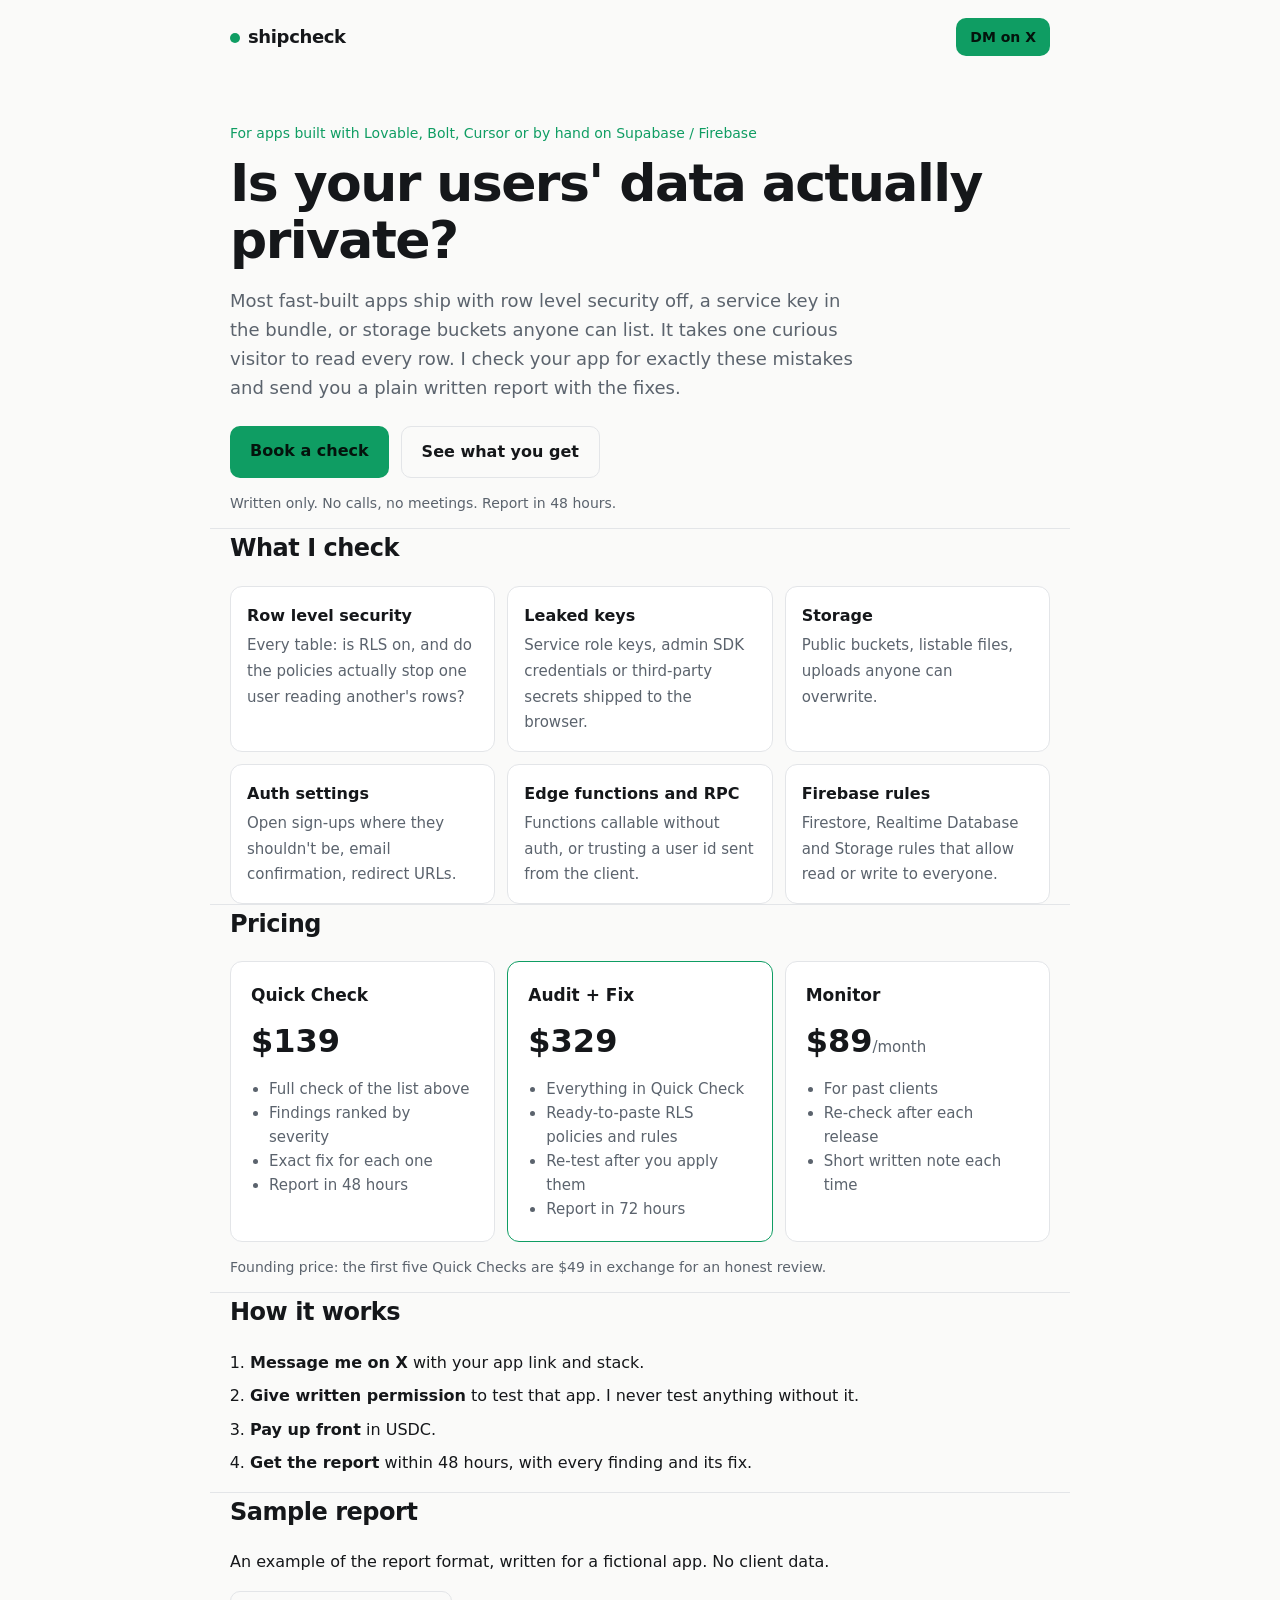
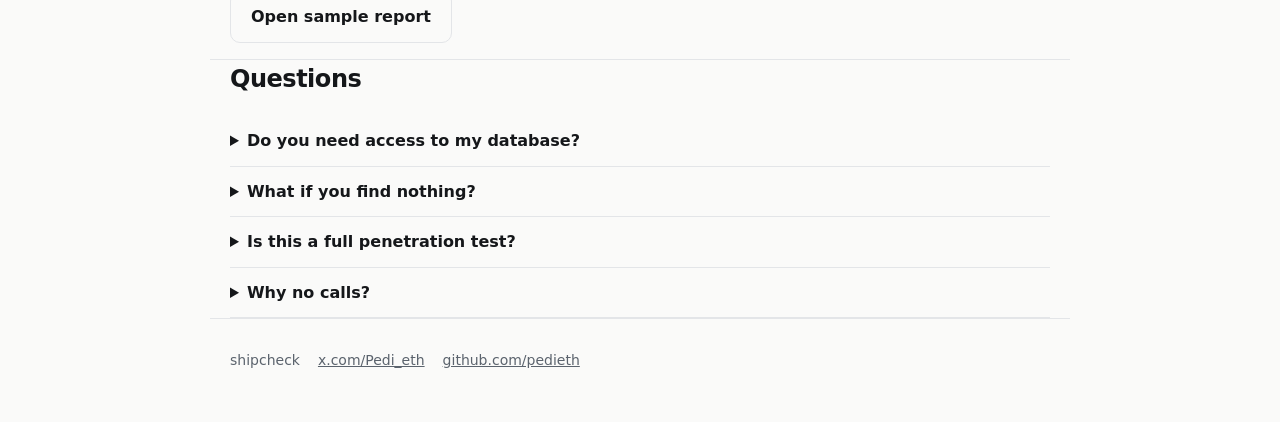
==== index.html @ 1fc503a5 "monitor to 89" ====
<!doctype html>
<html lang="en">
<head>
<meta charset="utf-8">
<meta name="viewport" content="width=device-width, initial-scale=1">
<title>shipcheck · security check for Supabase and Firebase apps</title>
<meta name="description" content="A fixed-price security check for apps built on Supabase or Firebase. Written report in 48 hours. No calls.">
<meta property="og:title" content="shipcheck · is your users' data actually private?">
<meta property="og:description" content="Fixed-price security check for Supabase and Firebase apps. Written report in 48 hours.">
<meta name="twitter:card" content="summary">
<meta name="color-scheme" content="dark light">
<link rel="stylesheet" href="style.css?v=5">
</head>
<body>
<header class="wrap top">
  <span class="logo">shipcheck</span>
  <a class="btn small" href="https://x.com/Pedi_eth" id="dm-top">DM on X</a>
</header>

<main>
<section class="wrap hero">
  <p class="eyebrow">For apps built with Lovable, Bolt, Cursor or by hand on Supabase / Firebase</p>
  <h1>Is your users' data actually private?</h1>
  <p class="lead">Most fast-built apps ship with row level security off, a service key in the bundle, or storage buckets anyone can list. It takes one curious visitor to read every row. I check your app for exactly these mistakes and send you a plain written report with the fixes.</p>
  <div class="cta">
    <a class="btn" href="https://x.com/Pedi_eth" id="dm-hero">Book a check</a>
    <a class="btn ghost" href="#sample">See what you get</a>
  </div>
  <p class="note">Written only. No calls, no meetings. Report in 48 hours.</p>
</section>

<section class="wrap">
  <h2>What I check</h2>
  <ul class="grid">
    <li><b>Row level security</b><span>Every table: is RLS on, and do the policies actually stop one user reading another's rows?</span></li>
    <li><b>Leaked keys</b><span>Service role keys, admin SDK credentials or third-party secrets shipped to the browser.</span></li>
    <li><b>Storage</b><span>Public buckets, listable files, uploads anyone can overwrite.</span></li>
    <li><b>Auth settings</b><span>Open sign-ups where they shouldn't be, email confirmation, redirect URLs.</span></li>
    <li><b>Edge functions and RPC</b><span>Functions callable without auth, or trusting a user id sent from the client.</span></li>
    <li><b>Firebase rules</b><span>Firestore, Realtime Database and Storage rules that allow read or write to everyone.</span></li>
  </ul>
</section>

<section class="wrap" id="pricing">
  <h2>Pricing</h2>
  <div class="plans">
    <div class="plan">
      <h3>Quick Check</h3>
      <p class="price">$139</p>
      <ul><li>Full check of the list above</li><li>Findings ranked by severity</li><li>Exact fix for each one</li><li>Report in 48 hours</li></ul>
    </div>
    <div class="plan hl">
      <h3>Audit + Fix</h3>
      <p class="price">$329</p>
      <ul><li>Everything in Quick Check</li><li>Ready-to-paste RLS policies and rules</li><li>Re-test after you apply them</li><li>Report in 72 hours</li></ul>
    </div>
    <div class="plan">
      <h3>Monitor</h3>
      <p class="price">$89<small>/month</small></p>
      <ul><li>For past clients</li><li>Re-check after each release</li><li>Short written note each time</li></ul>
    </div>
  </div>
  <p class="note">Founding price: the first five Quick Checks are $49 in exchange for an honest review.</p>
</section>

<section class="wrap" id="how">
  <h2>How it works</h2>
  <ol class="steps">
    <li><b>Message me on X</b> with your app link and stack.</li>
    <li><b>Give written permission</b> to test that app. I never test anything without it.</li>
    <li><b>Pay up front</b> in USDC.</li>
    <li><b>Get the report</b> within 48 hours, with every finding and its fix.</li>
  </ol>
</section>

<section class="wrap" id="sample">
  <h2>Sample report</h2>
  <p>An example of the report format, written for a fictional app. No client data.</p>
  <p><a class="btn ghost" href="sample-report.html">Open sample report</a></p>
</section>

<section class="wrap" id="faq">
  <h2>Questions</h2>
  <details><summary>Do you need access to my database?</summary><p>No. Quick Check works from the outside, the same way an attacker would. Audit + Fix is easier with read-only dashboard access, but it's optional.</p></details>
  <details><summary>What if you find nothing?</summary><p>You get a report that says what was checked and that it passed. That's worth having before launch or a fundraise.</p></details>
  <details><summary>Is this a full penetration test?</summary><p>No. It's a focused check of the misconfigurations that most often expose data in Supabase and Firebase apps. It doesn't guarantee your app is secure in every way.</p></details>
  <details><summary>Why no calls?</summary><p>Everything is written so you have a record, and so you can forward it to your team.</p></details>
</section>
</main>

<footer class="wrap foot">
  <span>shipcheck</span>
  <a href="https://x.com/Pedi_eth">x.com/Pedi_eth</a>
  <a href="https://github.com/pedieth">github.com/pedieth</a>
</footer>
</body>
</html>
---- style.css ----
:root{--bg:#0d0f12;--fg:#e8eaed;--mut:#9aa3ad;--line:#23272e;--card:#14171c;--acc:#3ecf8e}
@media (prefers-color-scheme:light){:root{--bg:#fafaf9;--fg:#15171a;--mut:#5b636d;--line:#e3e5e8;--card:#fff;--acc:#0f9d63}}
*{box-sizing:border-box}
body{margin:0;background:var(--bg);color:var(--fg);font:16px/1.6 system-ui,-apple-system,"Segoe UI",Roboto,sans-serif}
.wrap{max-width:860px;margin:0 auto;padding:0 20px}
section{padding:40px 0;border-top:1px solid var(--line)}
.top{display:flex;justify-content:space-between;align-items:center;padding-top:18px;padding-bottom:18px}
.logo{font-weight:700;letter-spacing:-.02em;font-size:18px}
.logo::before{content:"";display:inline-block;width:10px;height:10px;border-radius:50%;background:var(--acc);margin-right:8px}
.hero{border-top:0;padding-top:48px}
.eyebrow{color:var(--acc);font-size:14px;margin:0 0 10px}
h1{font-size:clamp(32px,6vw,52px);line-height:1.1;letter-spacing:-.03em;margin:0 0 18px}
h2{font-size:24px;letter-spacing:-.02em;margin:0 0 18px}
.lead{font-size:18px;color:var(--mut);max-width:640px}
.note{color:var(--mut);font-size:14px}
.cta{display:flex;gap:12px;flex-wrap:wrap;margin:24px 0 10px}
.btn{display:inline-block;background:var(--acc);color:#04130c;text-decoration:none;font-weight:600;padding:12px 20px;border-radius:10px}
.btn.small{padding:8px 14px;font-size:14px}
.btn.ghost{background:transparent;color:var(--fg);border:1px solid var(--line)}
.grid{list-style:none;padding:0;margin:0;display:grid;grid-template-columns:repeat(auto-fit,minmax(240px,1fr));gap:12px}
.grid li{background:var(--card);border:1px solid var(--line);border-radius:12px;padding:16px}
.grid b{display:block;margin-bottom:4px}.grid span{color:var(--mut);font-size:15px}
.plans{display:grid;grid-template-columns:repeat(auto-fit,minmax(230px,1fr));gap:12px}
.plan{background:var(--card);border:1px solid var(--line);border-radius:12px;padding:20px}
.plan.hl{border-color:var(--acc)}
.plan h3{margin:0;font-size:17px}
.price{font-size:32px;font-weight:700;margin:6px 0 10px}.price small{font-size:15px;color:var(--mut);font-weight:400}
.plan ul{padding-left:18px;margin:0;color:var(--mut);font-size:15px}
.steps{padding-left:20px}.steps li{margin-bottom:8px}
details{border-bottom:1px solid var(--line);padding:12px 0}
summary{cursor:pointer;font-weight:600}
details p{color:var(--mut);margin:8px 0 0}
.foot{display:flex;gap:18px;flex-wrap:wrap;padding:30px 20px 50px;color:var(--mut);font-size:14px;border-top:1px solid var(--line)}
.foot a{color:var(--mut)}
a{color:var(--acc)}
.sev{display:inline-block;font-size:12px;font-weight:700;padding:2px 8px;border-radius:6px;margin-right:6px}
.crit{background:#e5484d;color:#fff}.high{background:#f76b15;color:#fff}.med{background:#ffc53d;color:#1a1300}.low{background:#8d8d86;color:#fff}
.finding{background:var(--card);border:1px solid var(--line);border-radius:12px;padding:18px;margin-bottom:12px}
.finding h3{margin:0 0 8px;font-size:17px}
pre{background:var(--bg);border:1px solid var(--line);border-radius:8px;padding:12px;overflow:auto;font-size:13px}
table{border-collapse:collapse;width:100%;font-size:15px}td,th{border-bottom:1px solid var(--line);padding:8px;text-align:left}
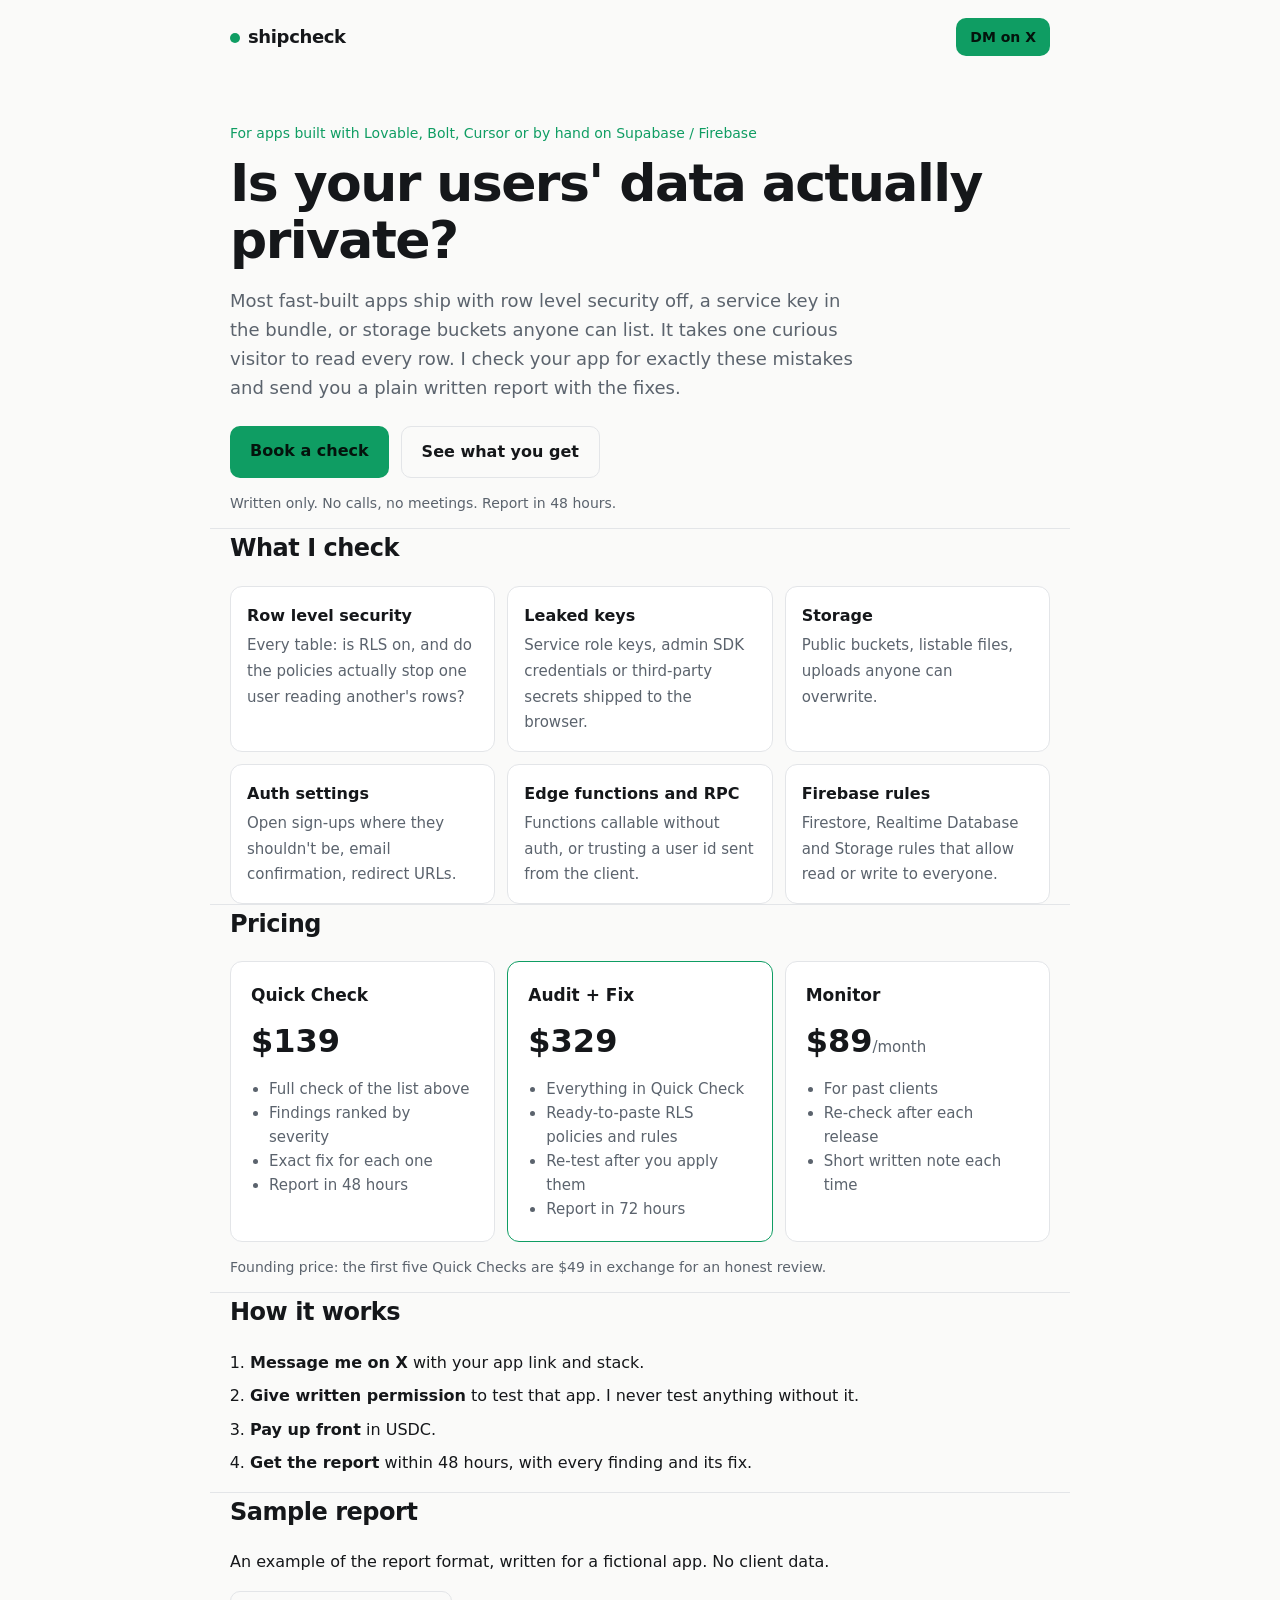
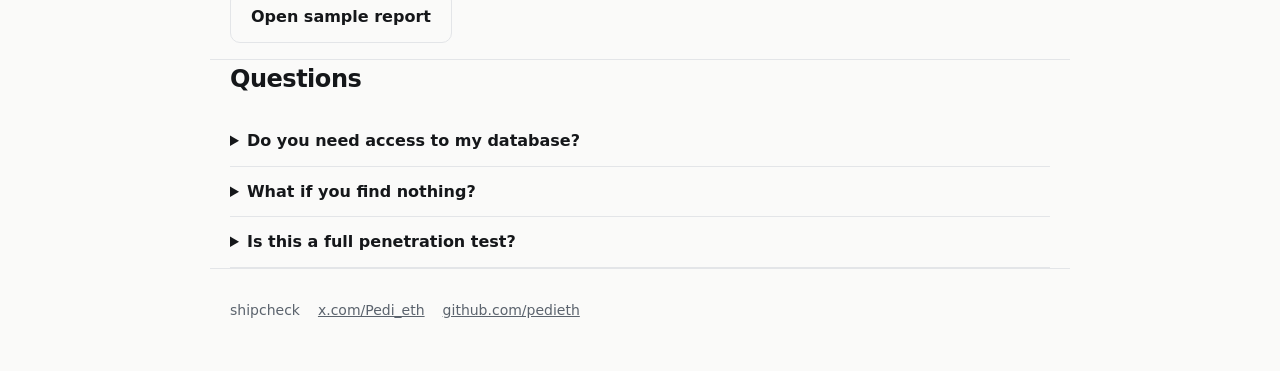
==== commit 6035ae52: "drop calls faq" ====
--- a/index.html
+++ b/index.html
@@ -9,7 +9,7 @@
 <meta property="og:description" content="Fixed-price security check for Supabase and Firebase apps. Written report in 48 hours.">
 <meta name="twitter:card" content="summary">
 <meta name="color-scheme" content="dark light">
-<link rel="stylesheet" href="style.css?v=5">
+<link rel="stylesheet" href="style.css?v=6">
 </head>
 <body>
 <header class="wrap top">
@@ -84,7 +84,6 @@
   <details><summary>Do you need access to my database?</summary><p>No. Quick Check works from the outside, the same way an attacker would. Audit + Fix is easier with read-only dashboard access, but it's optional.</p></details>
   <details><summary>What if you find nothing?</summary><p>You get a report that says what was checked and that it passed. That's worth having before launch or a fundraise.</p></details>
   <details><summary>Is this a full penetration test?</summary><p>No. It's a focused check of the misconfigurations that most often expose data in Supabase and Firebase apps. It doesn't guarantee your app is secure in every way.</p></details>
-  <details><summary>Why no calls?</summary><p>Everything is written so you have a record, and so you can forward it to your team.</p></details>
 </section>
 </main>
 
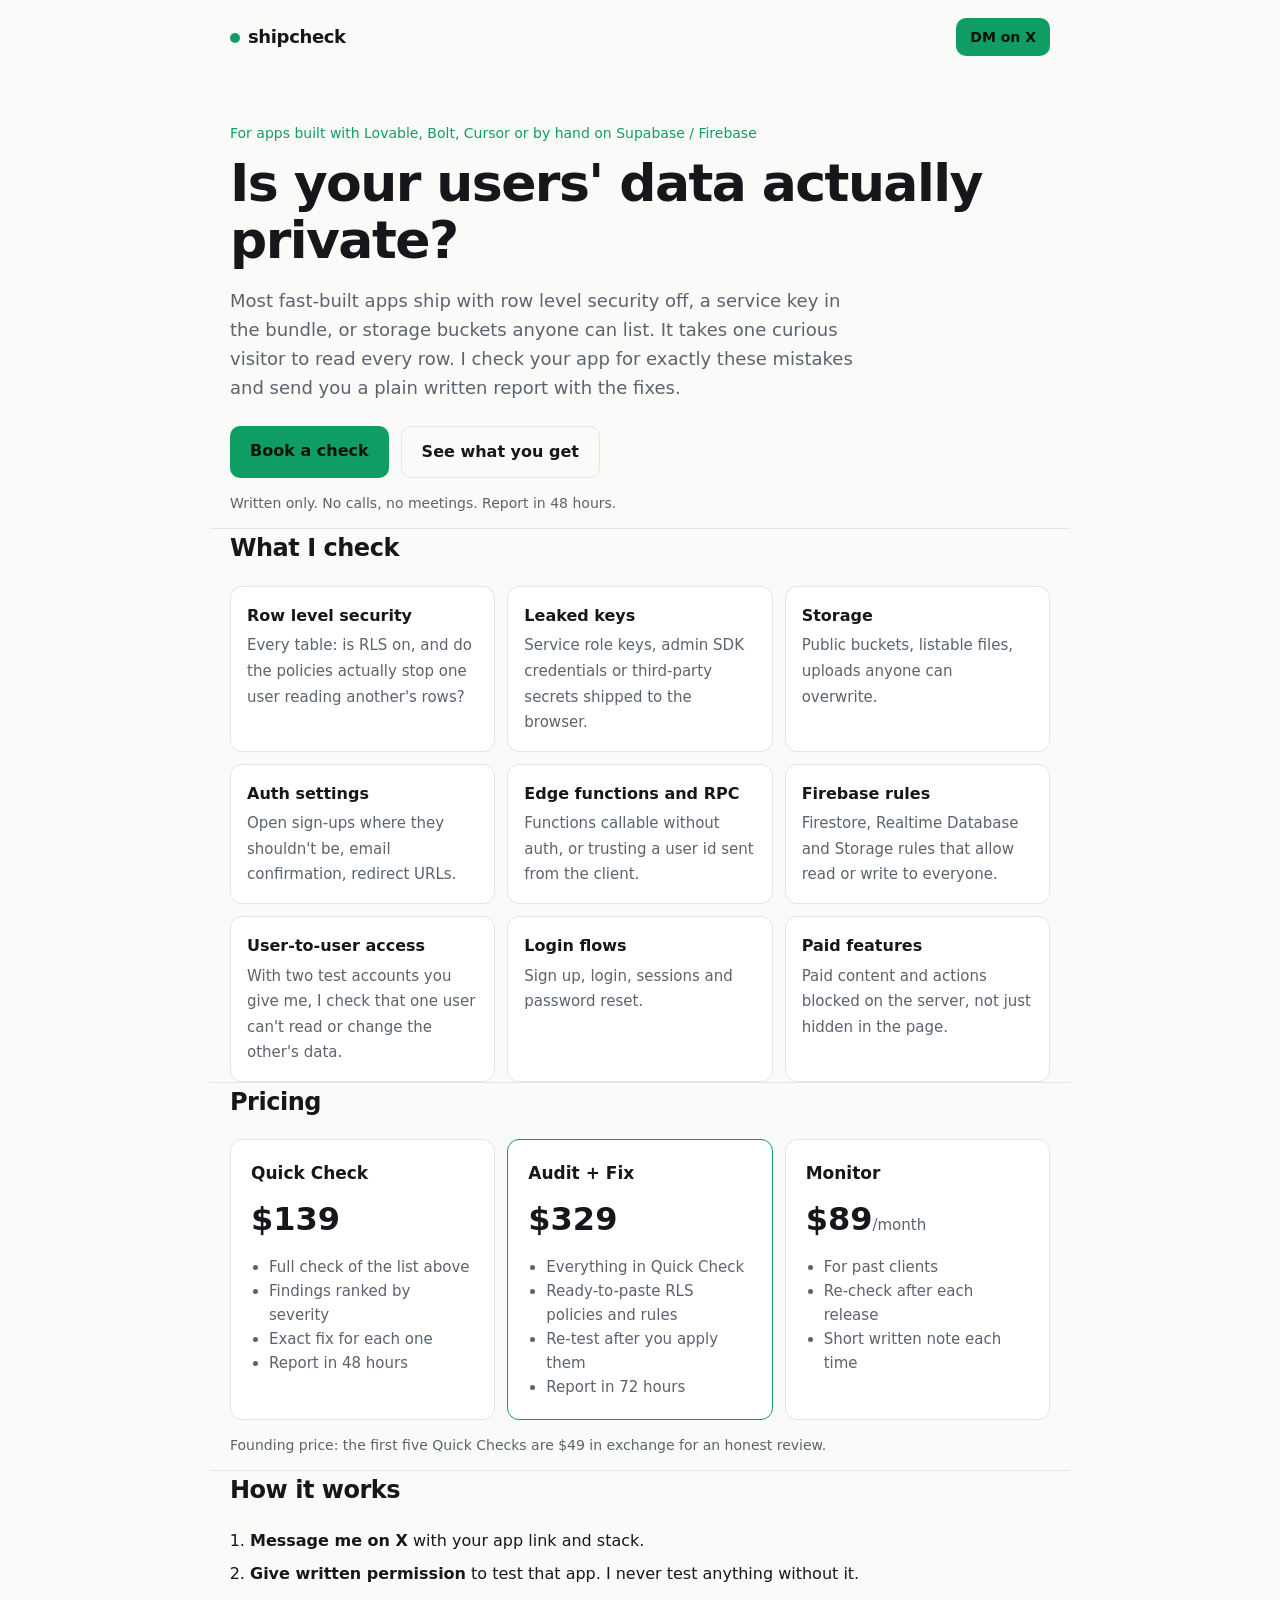
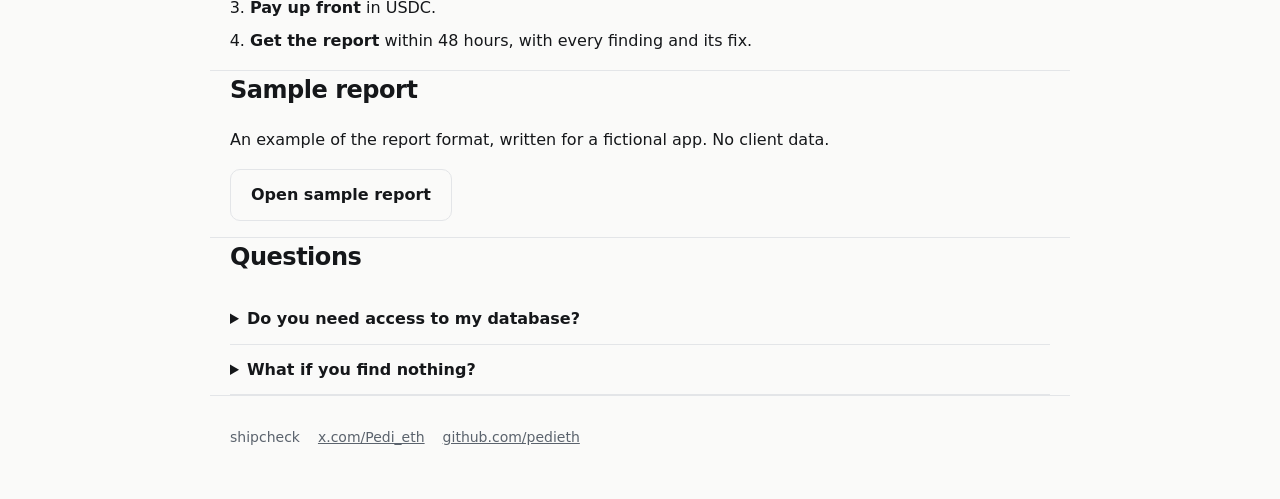
==== commit 2654e7fc: "expand check list" ====
--- a/index.html
+++ b/index.html
@@ -9,7 +9,7 @@
 <meta property="og:description" content="Fixed-price security check for Supabase and Firebase apps. Written report in 48 hours.">
 <meta name="twitter:card" content="summary">
 <meta name="color-scheme" content="dark light">
-<link rel="stylesheet" href="style.css?v=6">
+<link rel="stylesheet" href="style.css?v=7">
 </head>
 <body>
 <header class="wrap top">
@@ -38,6 +38,9 @@
     <li><b>Auth settings</b><span>Open sign-ups where they shouldn't be, email confirmation, redirect URLs.</span></li>
     <li><b>Edge functions and RPC</b><span>Functions callable without auth, or trusting a user id sent from the client.</span></li>
     <li><b>Firebase rules</b><span>Firestore, Realtime Database and Storage rules that allow read or write to everyone.</span></li>
+    <li><b>User-to-user access</b><span>With two test accounts you give me, I check that one user can't read or change the other's data.</span></li>
+    <li><b>Login flows</b><span>Sign up, login, sessions and password reset.</span></li>
+    <li><b>Paid features</b><span>Paid content and actions blocked on the server, not just hidden in the page.</span></li>
   </ul>
 </section>
 
@@ -83,7 +86,6 @@
   <h2>Questions</h2>
   <details><summary>Do you need access to my database?</summary><p>No. Quick Check works from the outside, the same way an attacker would. Audit + Fix is easier with read-only dashboard access, but it's optional.</p></details>
   <details><summary>What if you find nothing?</summary><p>You get a report that says what was checked and that it passed. That's worth having before launch or a fundraise.</p></details>
-  <details><summary>Is this a full penetration test?</summary><p>No. It's a focused check of the misconfigurations that most often expose data in Supabase and Firebase apps. It doesn't guarantee your app is secure in every way.</p></details>
 </section>
 </main>
 
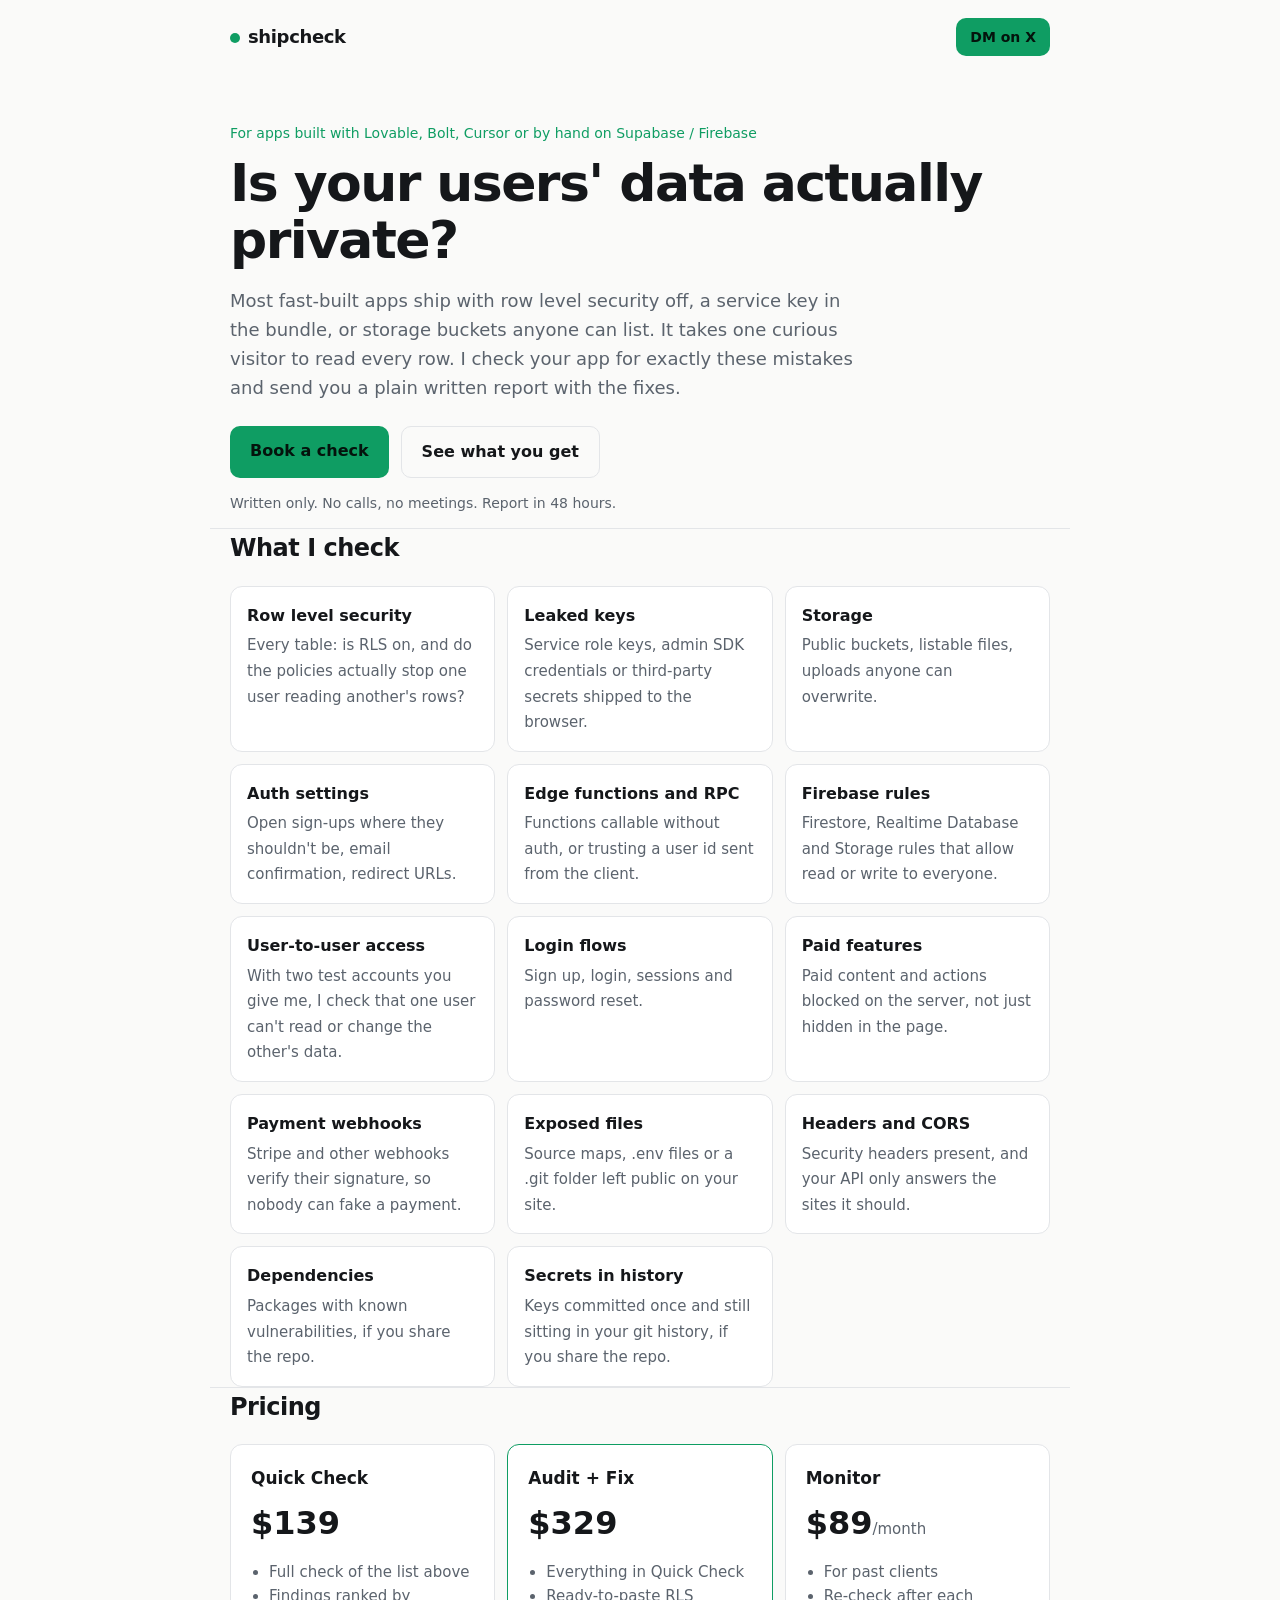
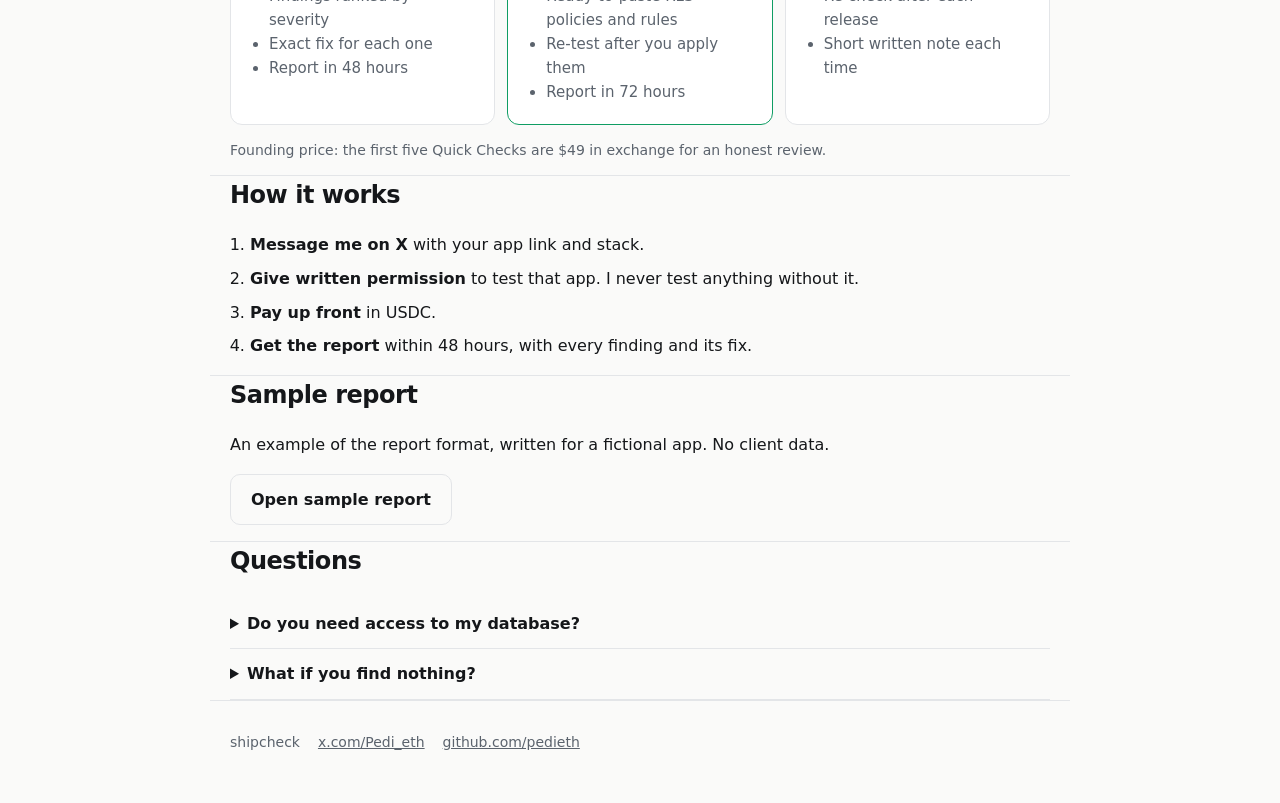
==== commit 28726a76: "more checks" ====
--- a/index.html
+++ b/index.html
@@ -9,7 +9,7 @@
 <meta property="og:description" content="Fixed-price security check for Supabase and Firebase apps. Written report in 48 hours.">
 <meta name="twitter:card" content="summary">
 <meta name="color-scheme" content="dark light">
-<link rel="stylesheet" href="style.css?v=7">
+<link rel="stylesheet" href="style.css?v=8">
 </head>
 <body>
 <header class="wrap top">
@@ -41,6 +41,11 @@
     <li><b>User-to-user access</b><span>With two test accounts you give me, I check that one user can't read or change the other's data.</span></li>
     <li><b>Login flows</b><span>Sign up, login, sessions and password reset.</span></li>
     <li><b>Paid features</b><span>Paid content and actions blocked on the server, not just hidden in the page.</span></li>
+    <li><b>Payment webhooks</b><span>Stripe and other webhooks verify their signature, so nobody can fake a payment.</span></li>
+    <li><b>Exposed files</b><span>Source maps, .env files or a .git folder left public on your site.</span></li>
+    <li><b>Headers and CORS</b><span>Security headers present, and your API only answers the sites it should.</span></li>
+    <li><b>Dependencies</b><span>Packages with known vulnerabilities, if you share the repo.</span></li>
+    <li><b>Secrets in history</b><span>Keys committed once and still sitting in your git history, if you share the repo.</span></li>
   </ul>
 </section>
 
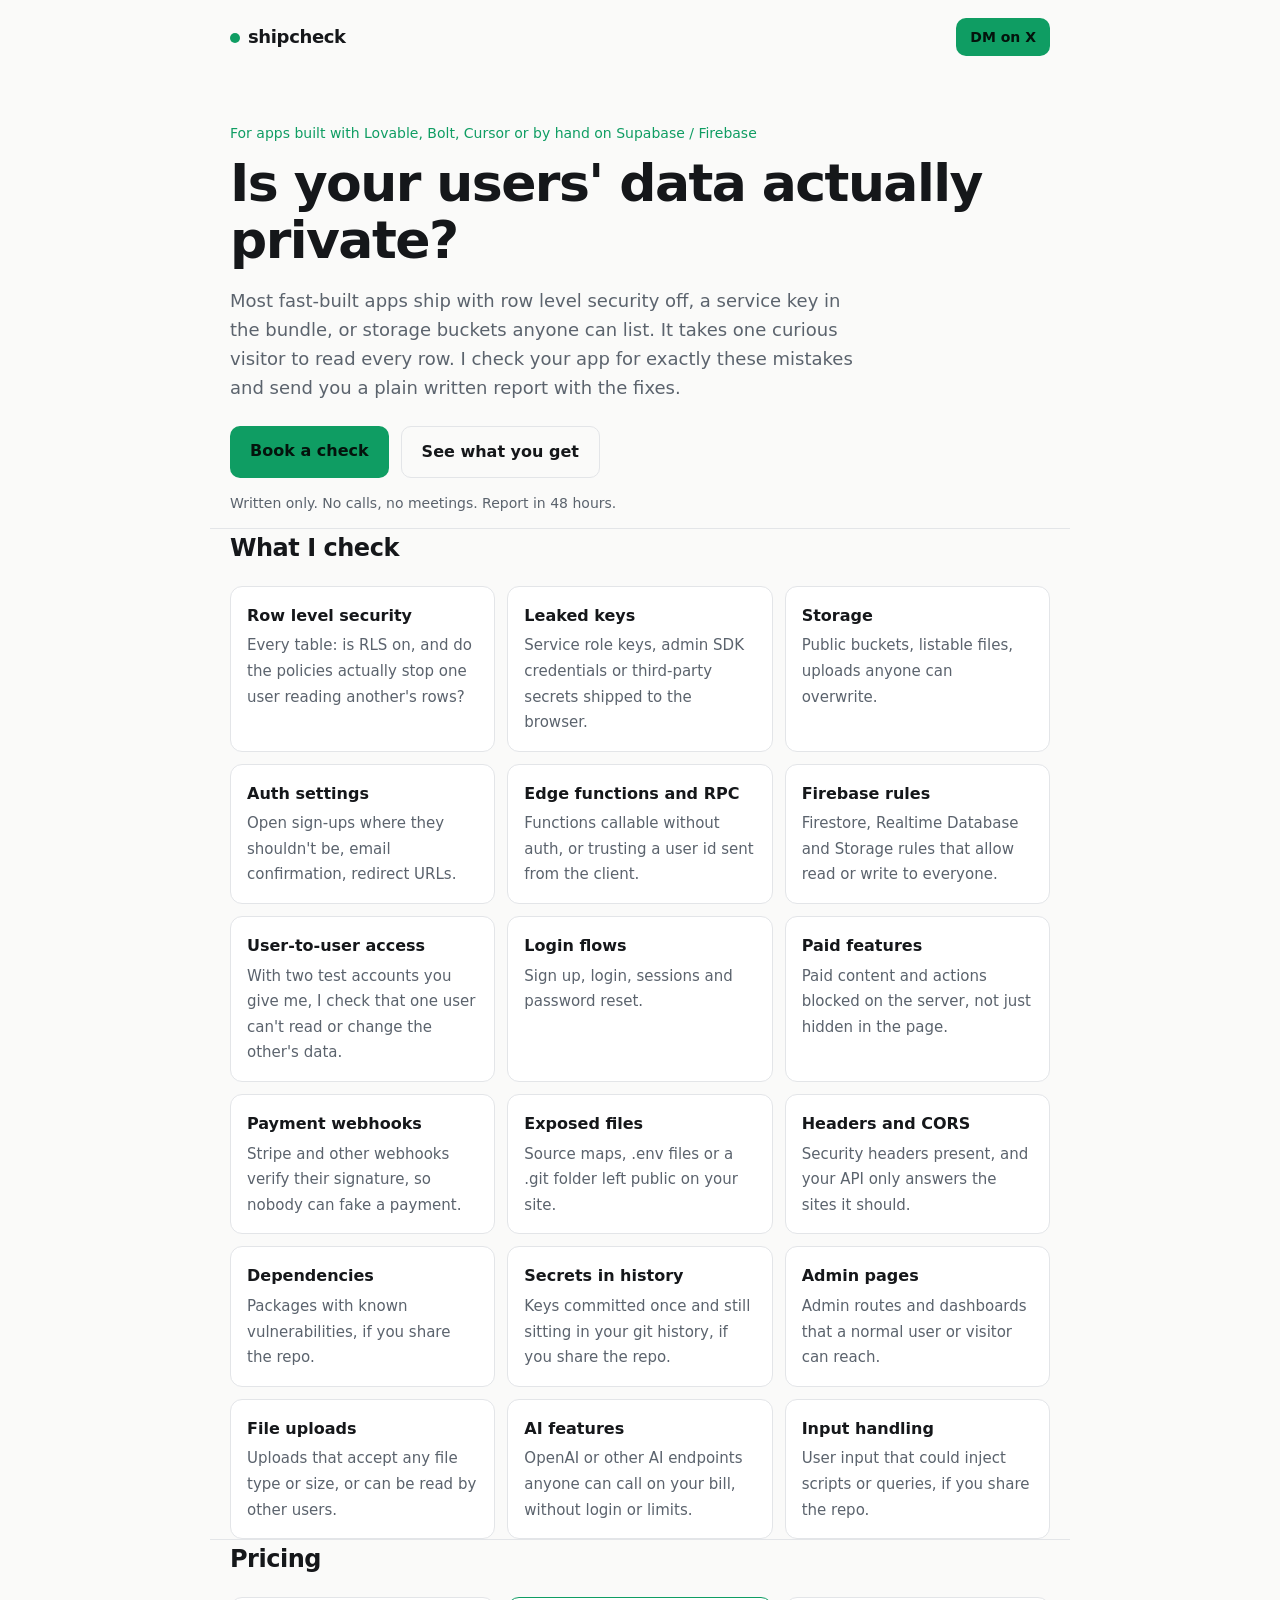
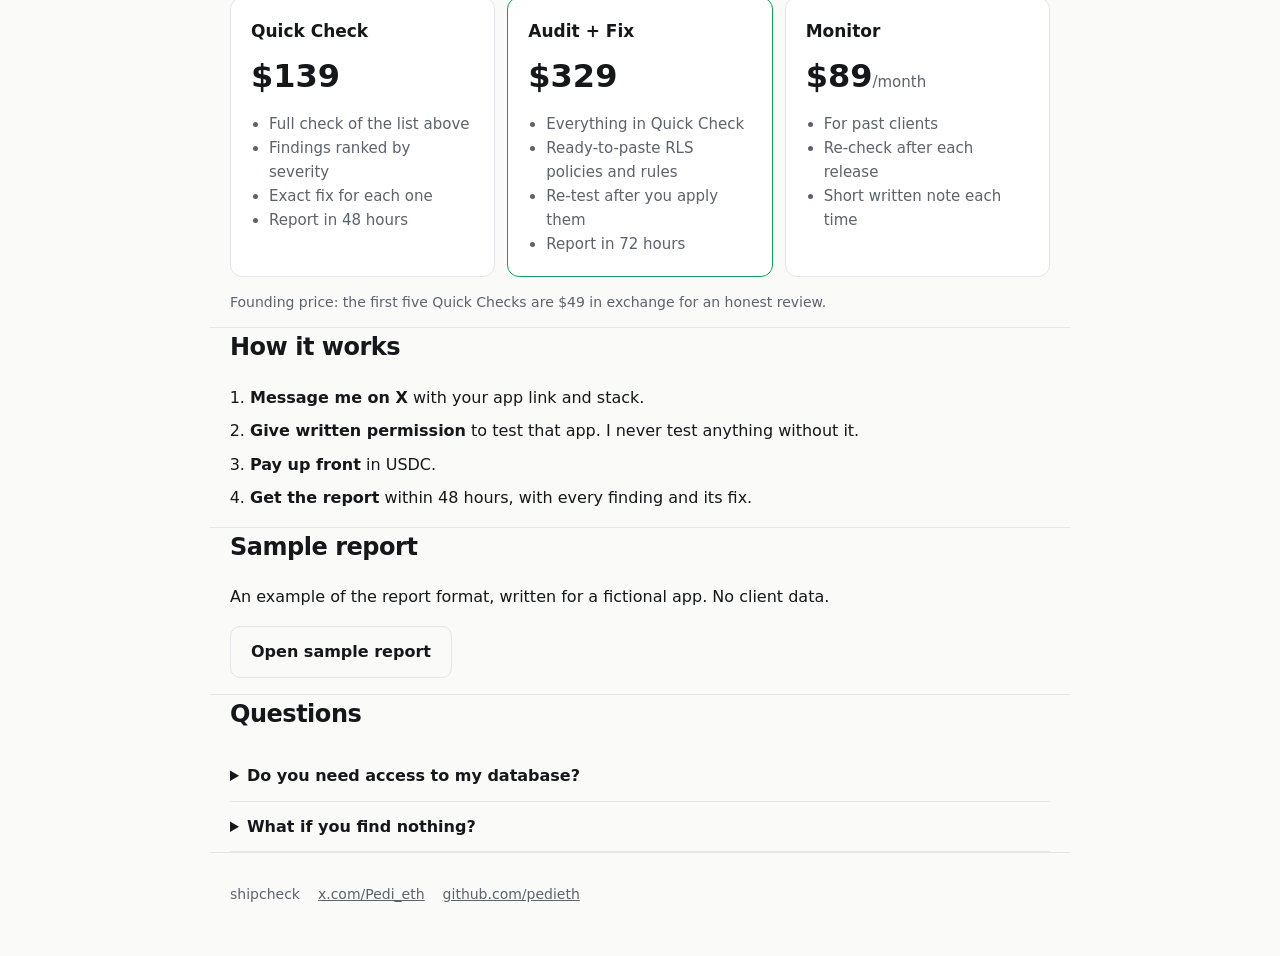
==== commit 0fefe4b6: "add admin, uploads, ai checks" ====
--- a/index.html
+++ b/index.html
@@ -9,7 +9,7 @@
 <meta property="og:description" content="Fixed-price security check for Supabase and Firebase apps. Written report in 48 hours.">
 <meta name="twitter:card" content="summary">
 <meta name="color-scheme" content="dark light">
-<link rel="stylesheet" href="style.css?v=8">
+<link rel="stylesheet" href="style.css?v=9">
 </head>
 <body>
 <header class="wrap top">
@@ -46,6 +46,10 @@
     <li><b>Headers and CORS</b><span>Security headers present, and your API only answers the sites it should.</span></li>
     <li><b>Dependencies</b><span>Packages with known vulnerabilities, if you share the repo.</span></li>
     <li><b>Secrets in history</b><span>Keys committed once and still sitting in your git history, if you share the repo.</span></li>
+    <li><b>Admin pages</b><span>Admin routes and dashboards that a normal user or visitor can reach.</span></li>
+    <li><b>File uploads</b><span>Uploads that accept any file type or size, or can be read by other users.</span></li>
+    <li><b>AI features</b><span>OpenAI or other AI endpoints anyone can call on your bill, without login or limits.</span></li>
+    <li><b>Input handling</b><span>User input that could inject scripts or queries, if you share the repo.</span></li>
   </ul>
 </section>
 
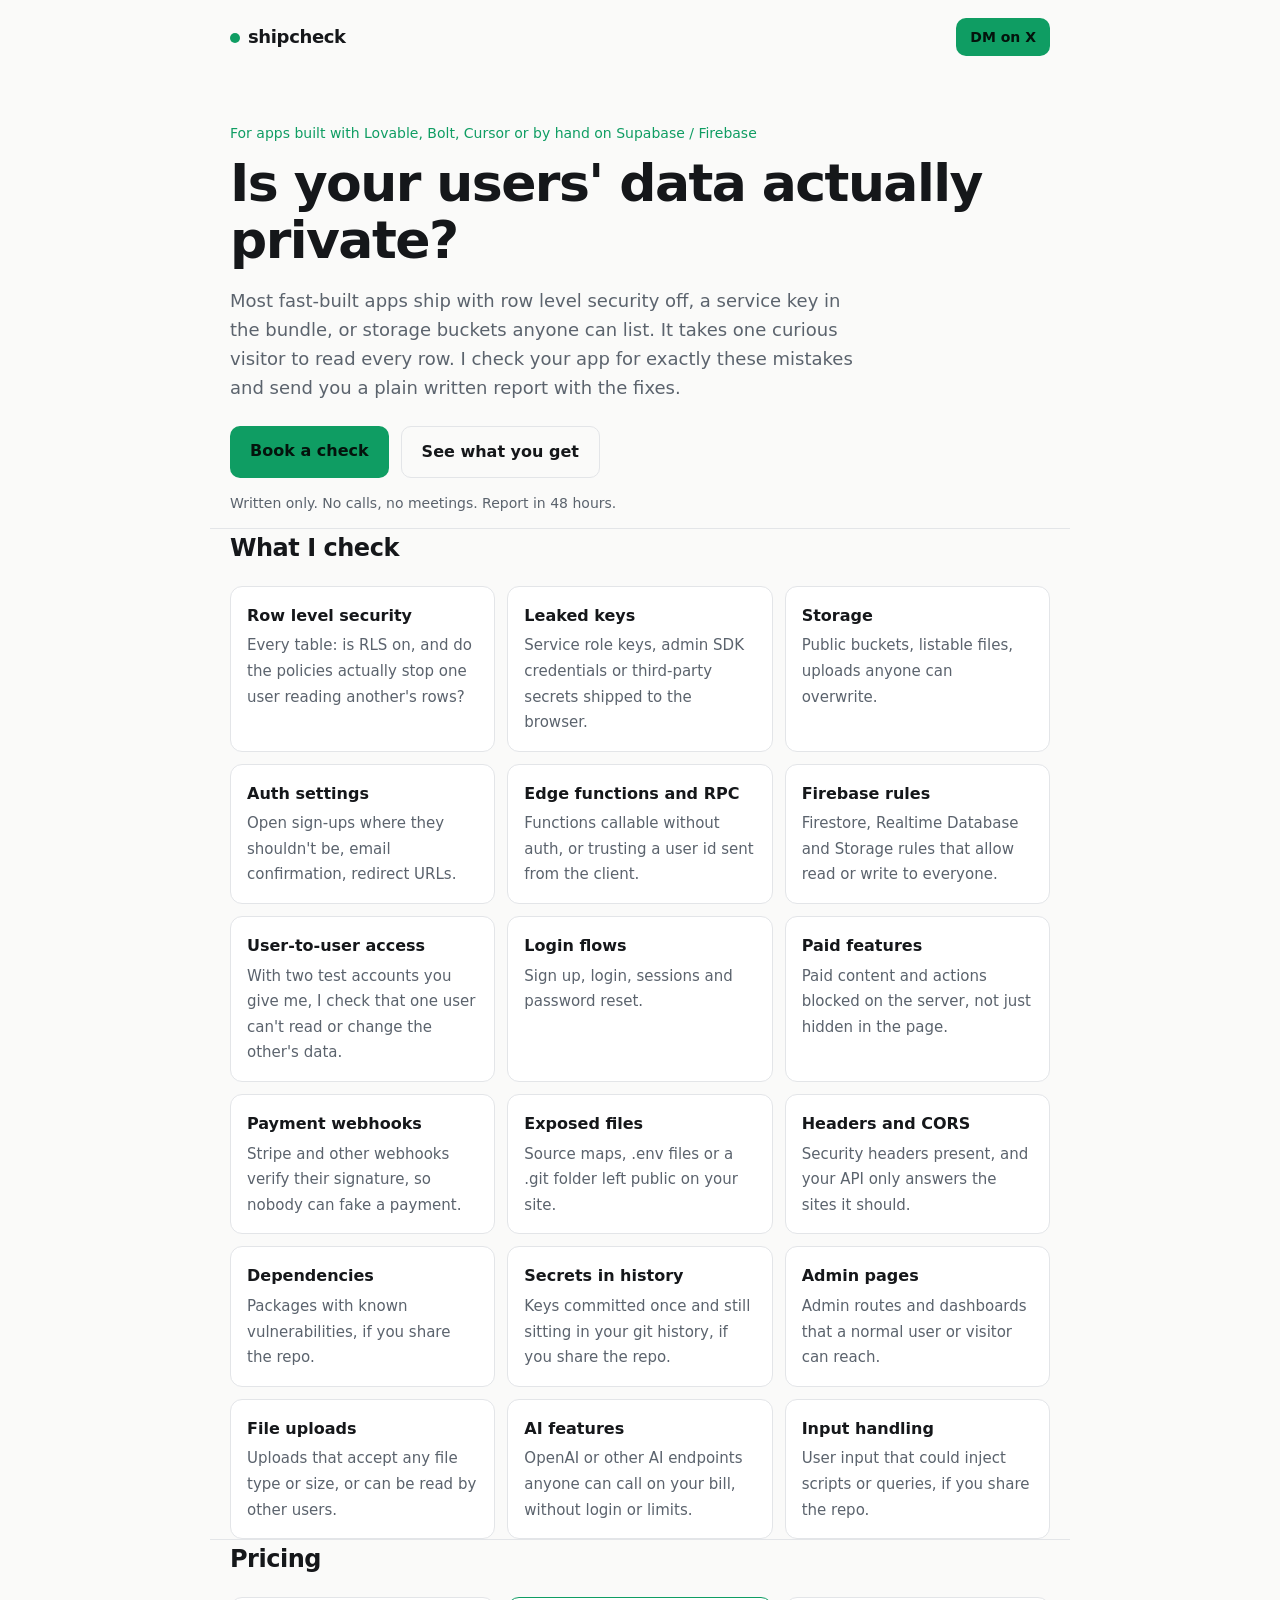
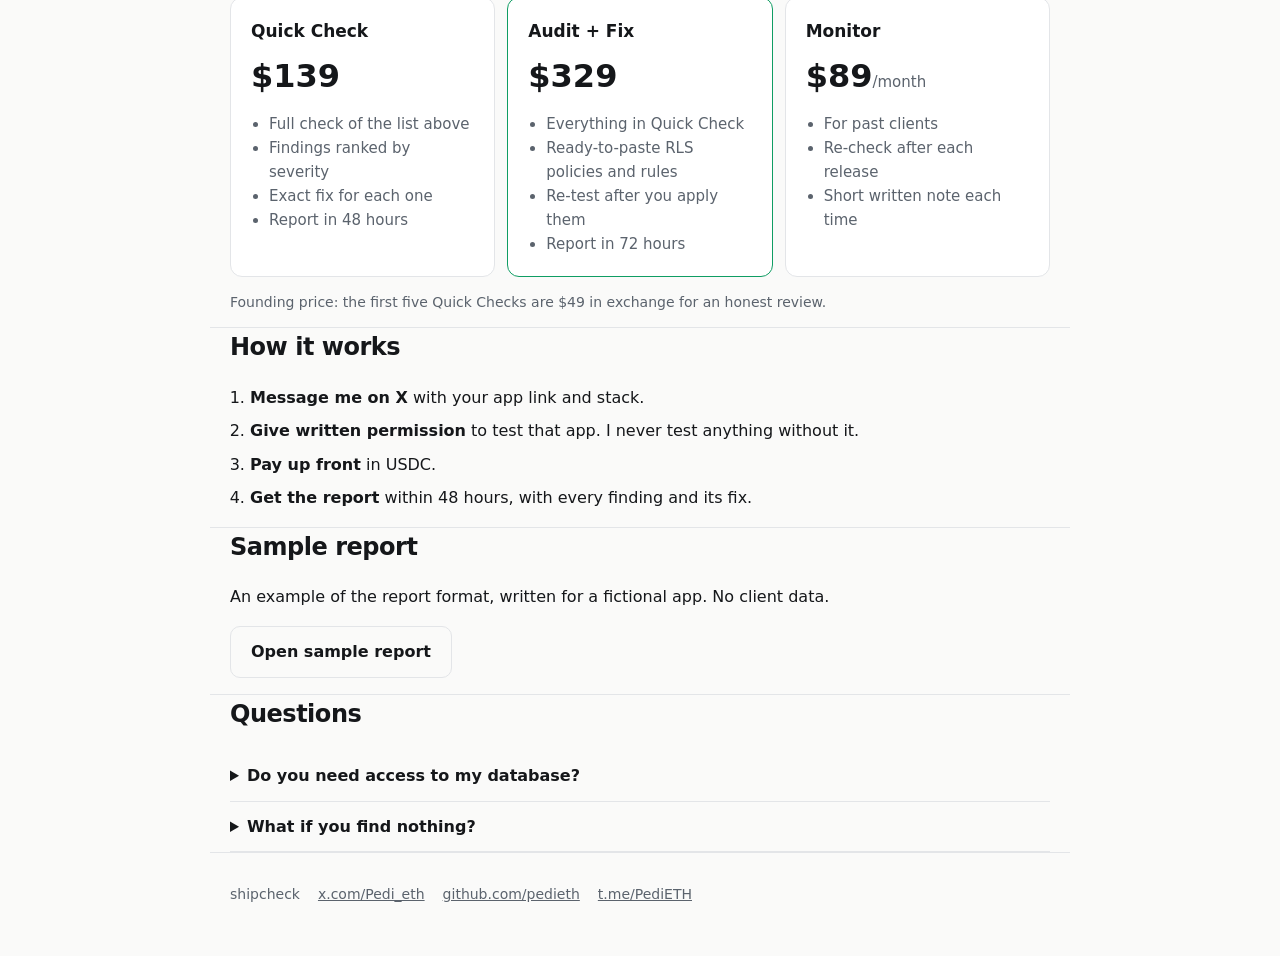
==== commit 7081d8b7: "add telegram link" ====
--- a/index.html
+++ b/index.html
@@ -9,7 +9,7 @@
 <meta property="og:description" content="Fixed-price security check for Supabase and Firebase apps. Written report in 48 hours.">
 <meta name="twitter:card" content="summary">
 <meta name="color-scheme" content="dark light">
-<link rel="stylesheet" href="style.css?v=9">
+<link rel="stylesheet" href="style.css?v=10">
 </head>
 <body>
 <header class="wrap top">
@@ -102,6 +102,7 @@
   <span>shipcheck</span>
   <a href="https://x.com/Pedi_eth">x.com/Pedi_eth</a>
   <a href="https://github.com/pedieth">github.com/pedieth</a>
+  <a href="https://t.me/PediETH">t.me/PediETH</a>
 </footer>
 </body>
 </html>
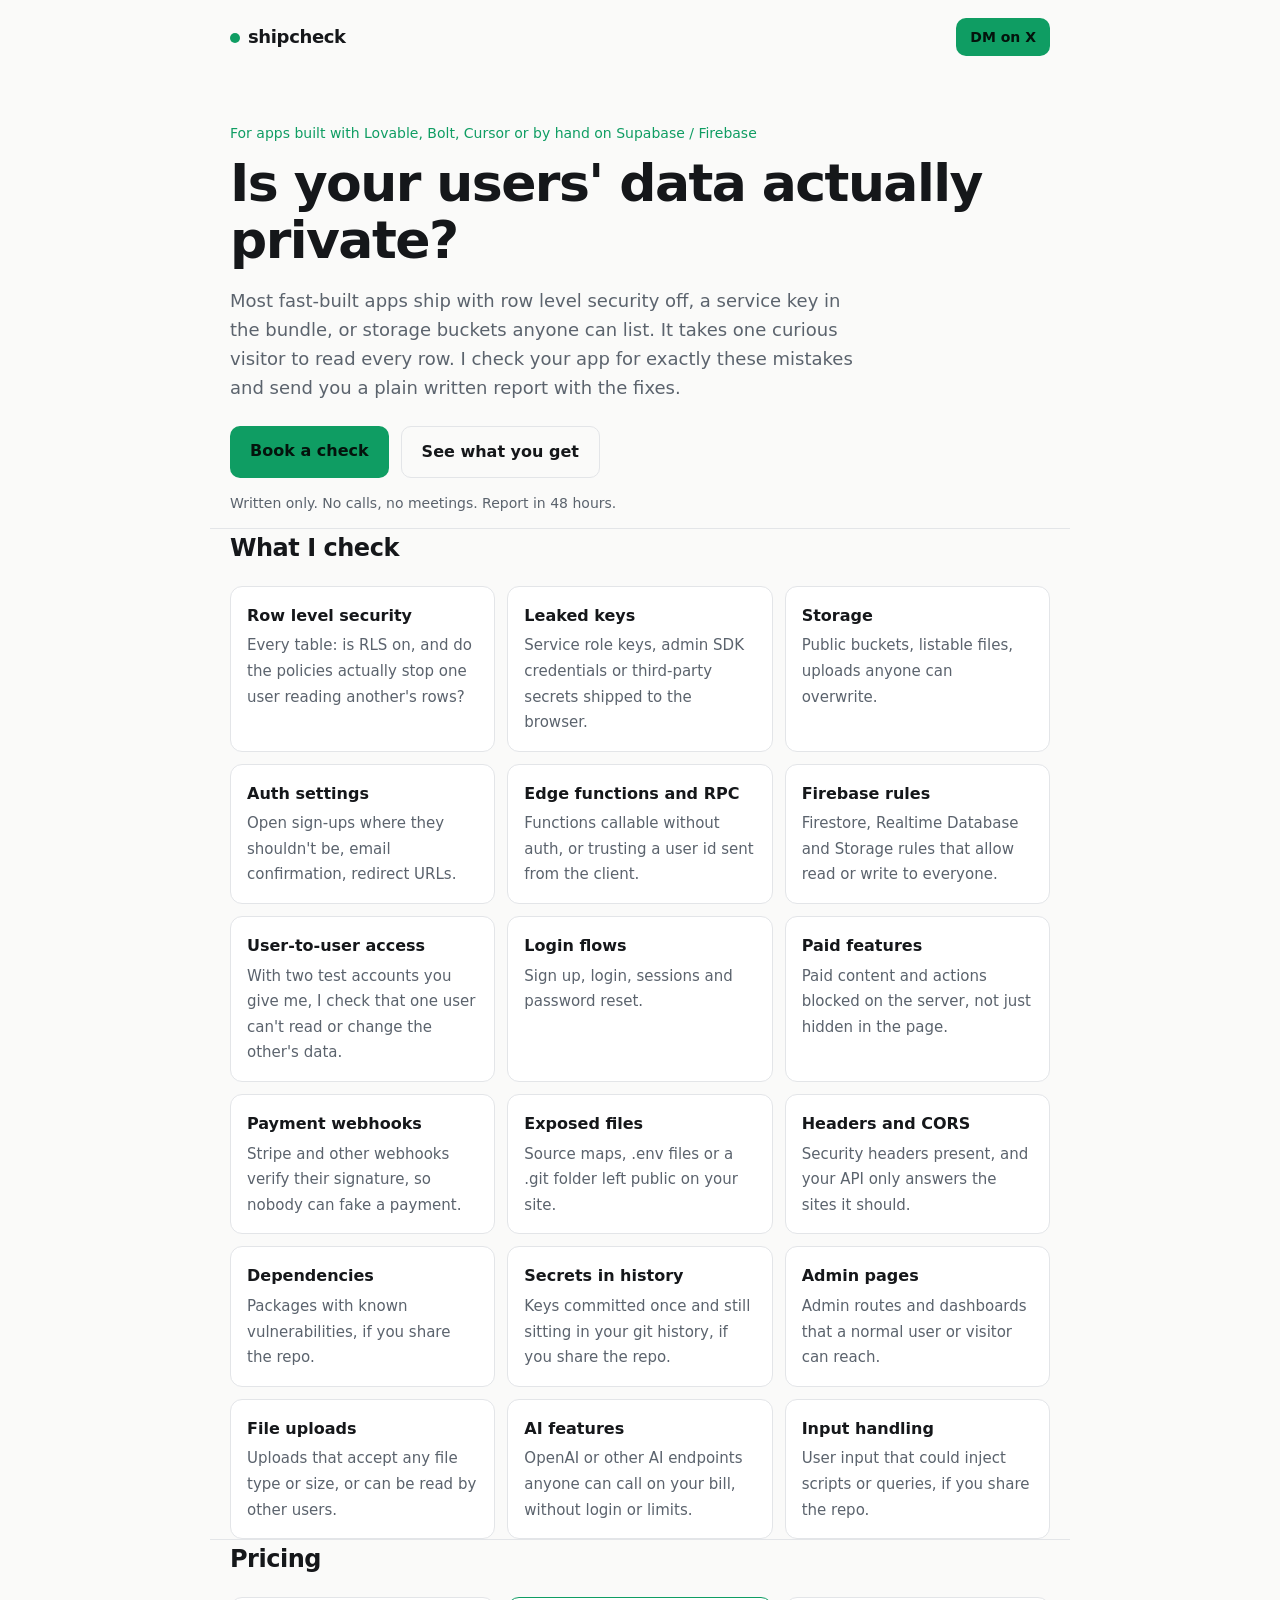
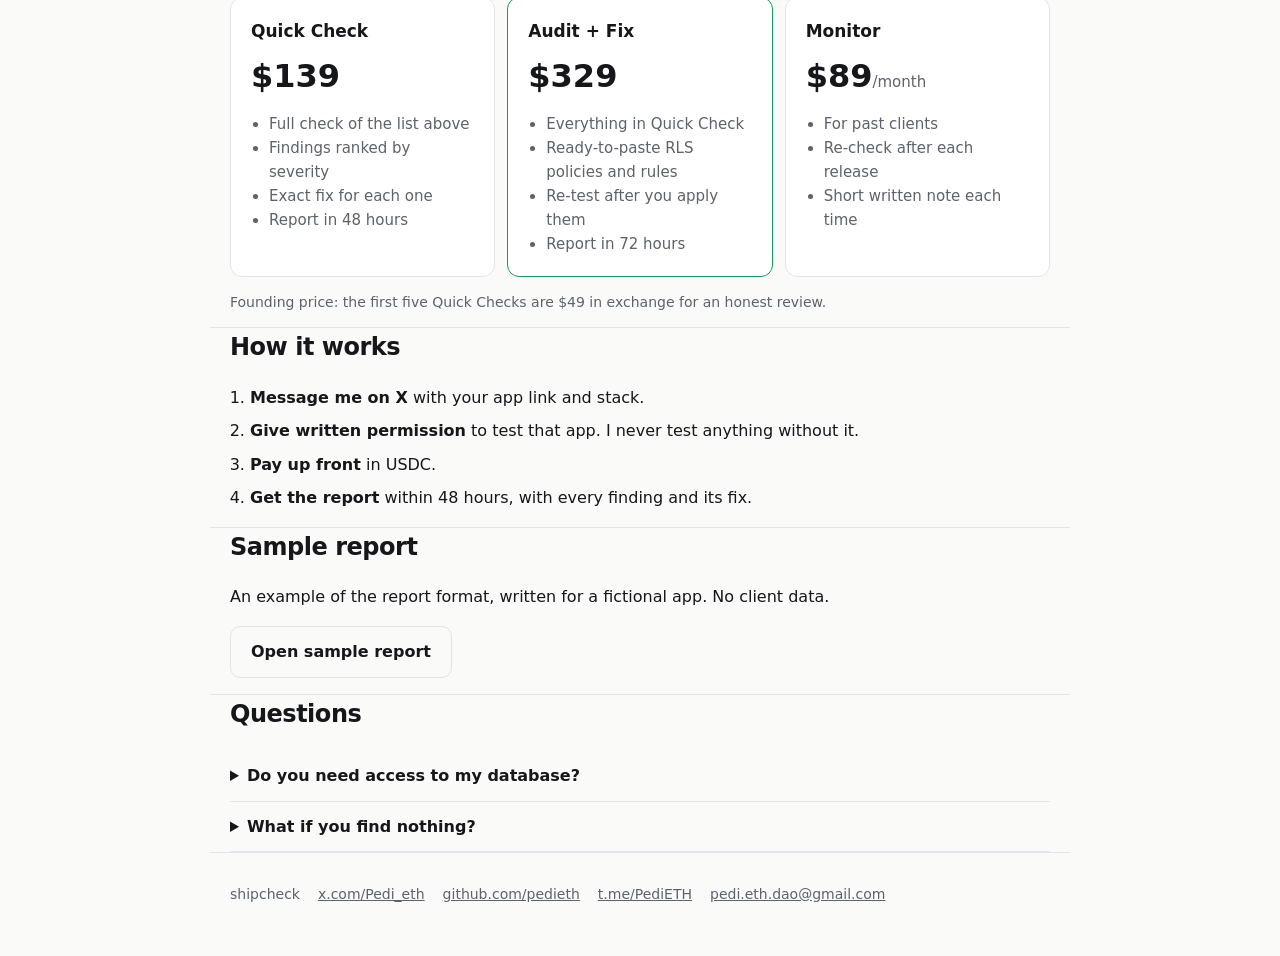
==== commit c09343b1: "add email link" ====
--- a/index.html
+++ b/index.html
@@ -9,7 +9,7 @@
 <meta property="og:description" content="Fixed-price security check for Supabase and Firebase apps. Written report in 48 hours.">
 <meta name="twitter:card" content="summary">
 <meta name="color-scheme" content="dark light">
-<link rel="stylesheet" href="style.css?v=10">
+<link rel="stylesheet" href="style.css?v=11">
 </head>
 <body>
 <header class="wrap top">
@@ -103,6 +103,7 @@
   <a href="https://x.com/Pedi_eth">x.com/Pedi_eth</a>
   <a href="https://github.com/pedieth">github.com/pedieth</a>
   <a href="https://t.me/PediETH">t.me/PediETH</a>
+  <a href="mailto:pedi.eth.dao@gmail.com">pedi.eth.dao@gmail.com</a>
 </footer>
 </body>
 </html>
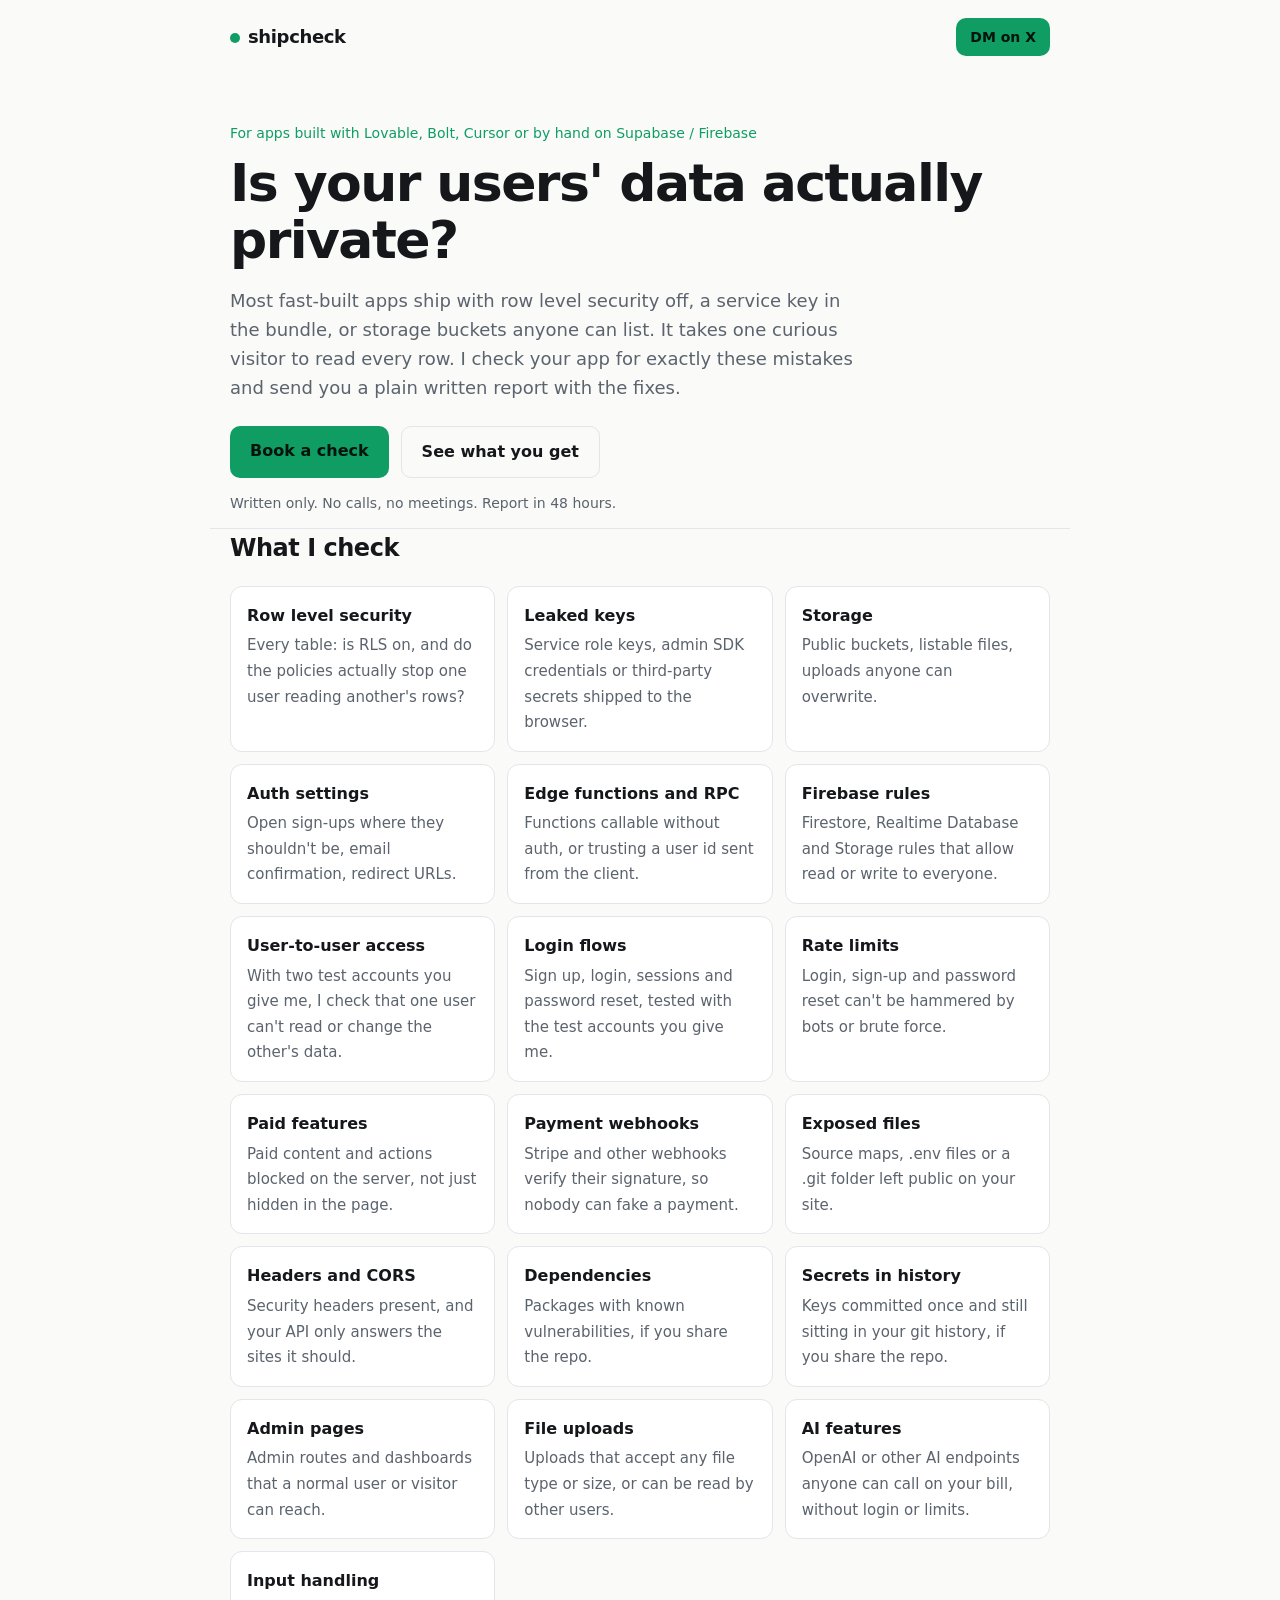
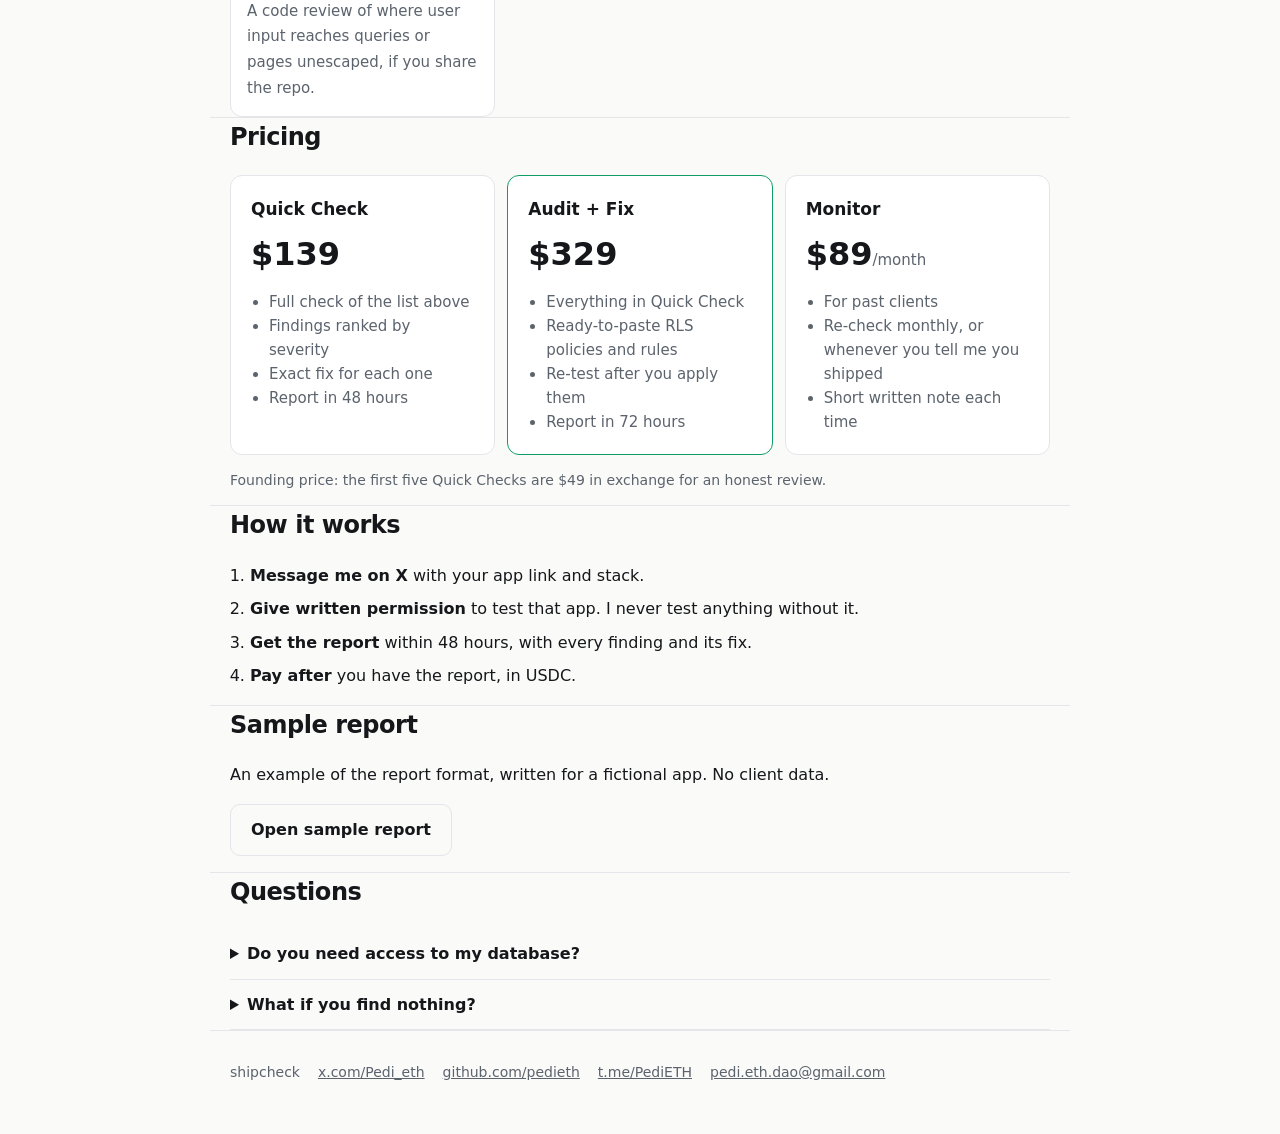
==== commit 6a5df360: "Pay after report, add rate limits check, clarify input handling and monitor" ====
--- a/index.html
+++ b/index.html
@@ -39,7 +39,8 @@
     <li><b>Edge functions and RPC</b><span>Functions callable without auth, or trusting a user id sent from the client.</span></li>
     <li><b>Firebase rules</b><span>Firestore, Realtime Database and Storage rules that allow read or write to everyone.</span></li>
     <li><b>User-to-user access</b><span>With two test accounts you give me, I check that one user can't read or change the other's data.</span></li>
-    <li><b>Login flows</b><span>Sign up, login, sessions and password reset.</span></li>
+    <li><b>Login flows</b><span>Sign up, login, sessions and password reset, tested with the test accounts you give me.</span></li>
+    <li><b>Rate limits</b><span>Login, sign-up and password reset can't be hammered by bots or brute force.</span></li>
     <li><b>Paid features</b><span>Paid content and actions blocked on the server, not just hidden in the page.</span></li>
     <li><b>Payment webhooks</b><span>Stripe and other webhooks verify their signature, so nobody can fake a payment.</span></li>
     <li><b>Exposed files</b><span>Source maps, .env files or a .git folder left public on your site.</span></li>
@@ -49,7 +50,7 @@
     <li><b>Admin pages</b><span>Admin routes and dashboards that a normal user or visitor can reach.</span></li>
     <li><b>File uploads</b><span>Uploads that accept any file type or size, or can be read by other users.</span></li>
     <li><b>AI features</b><span>OpenAI or other AI endpoints anyone can call on your bill, without login or limits.</span></li>
-    <li><b>Input handling</b><span>User input that could inject scripts or queries, if you share the repo.</span></li>
+    <li><b>Input handling</b><span>A code review of where user input reaches queries or pages unescaped, if you share the repo.</span></li>
   </ul>
 </section>
 
@@ -69,7 +70,7 @@
     <div class="plan">
       <h3>Monitor</h3>
       <p class="price">$89<small>/month</small></p>
-      <ul><li>For past clients</li><li>Re-check after each release</li><li>Short written note each time</li></ul>
+      <ul><li>For past clients</li><li>Re-check monthly, or whenever you tell me you shipped</li><li>Short written note each time</li></ul>
     </div>
   </div>
   <p class="note">Founding price: the first five Quick Checks are $49 in exchange for an honest review.</p>
@@ -80,8 +81,8 @@
   <ol class="steps">
     <li><b>Message me on X</b> with your app link and stack.</li>
     <li><b>Give written permission</b> to test that app. I never test anything without it.</li>
-    <li><b>Pay up front</b> in USDC.</li>
     <li><b>Get the report</b> within 48 hours, with every finding and its fix.</li>
+    <li><b>Pay after</b> you have the report, in USDC.</li>
   </ol>
 </section>
 
